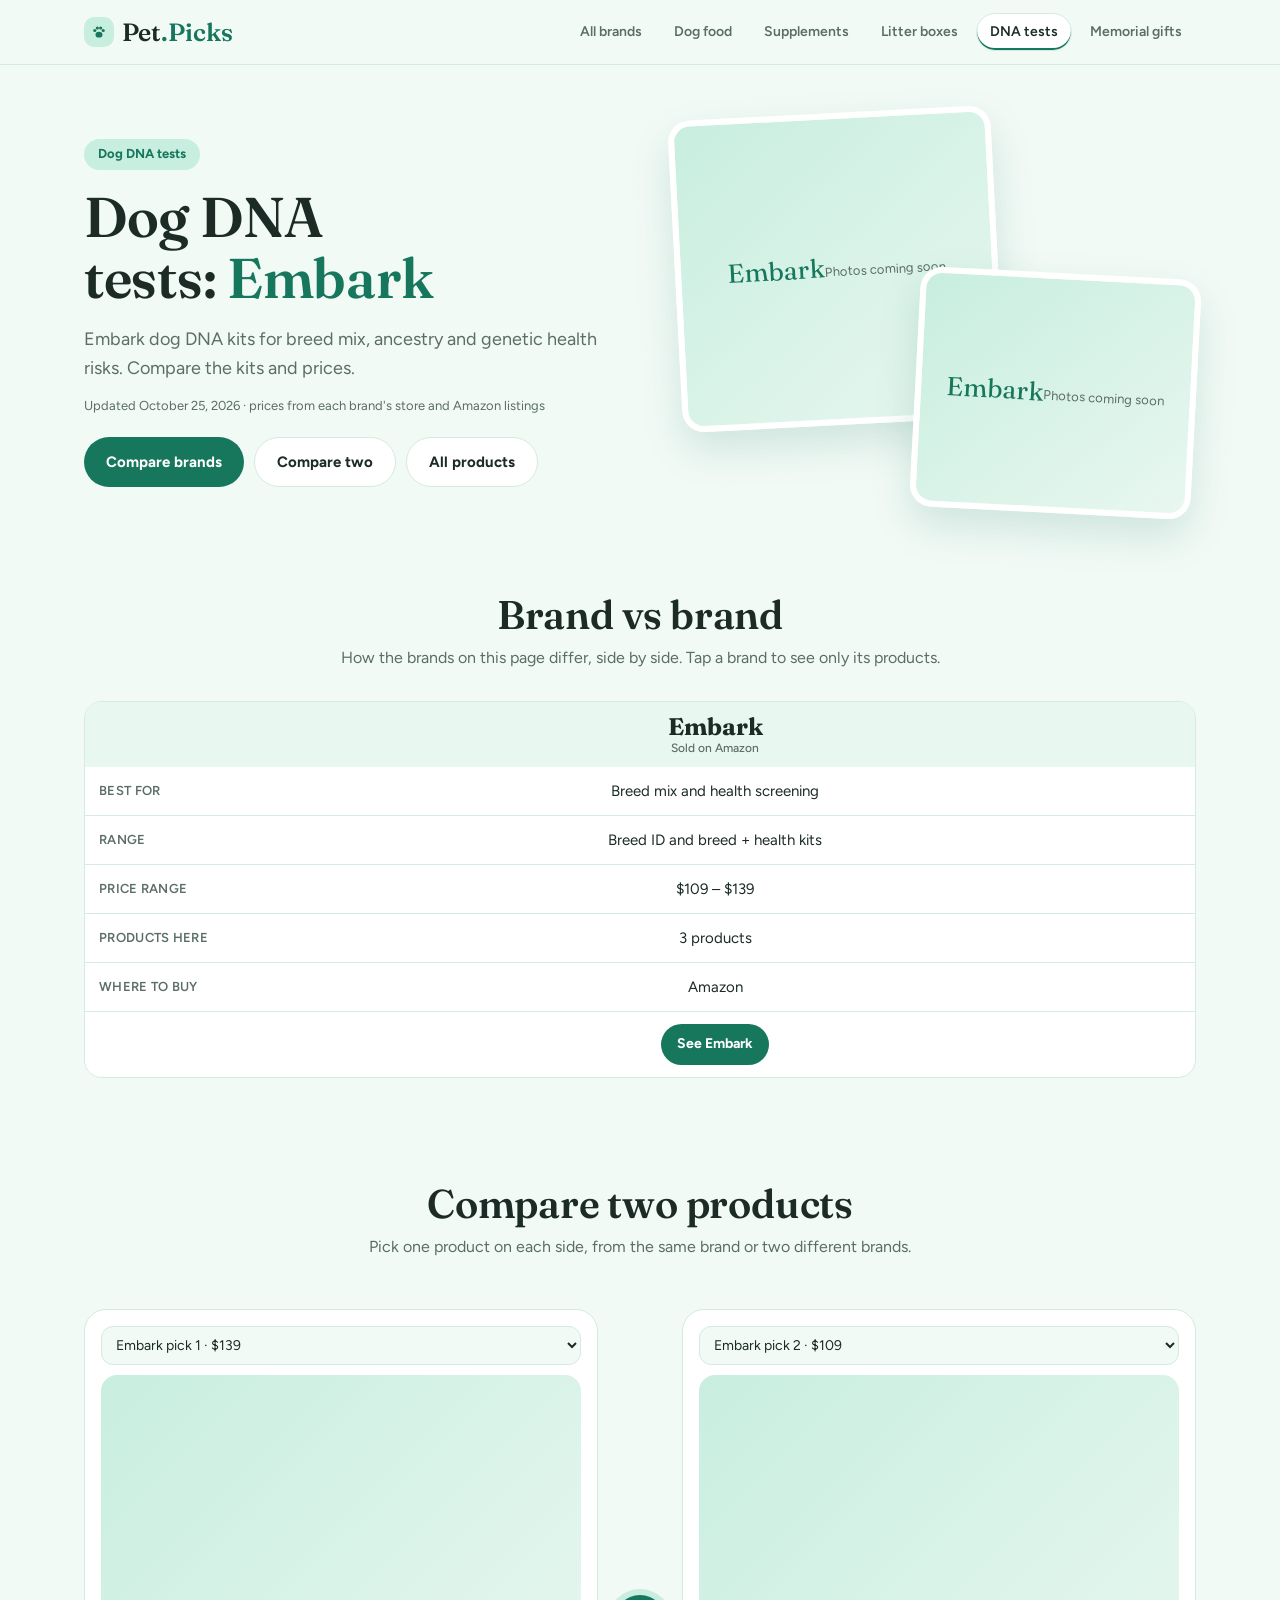
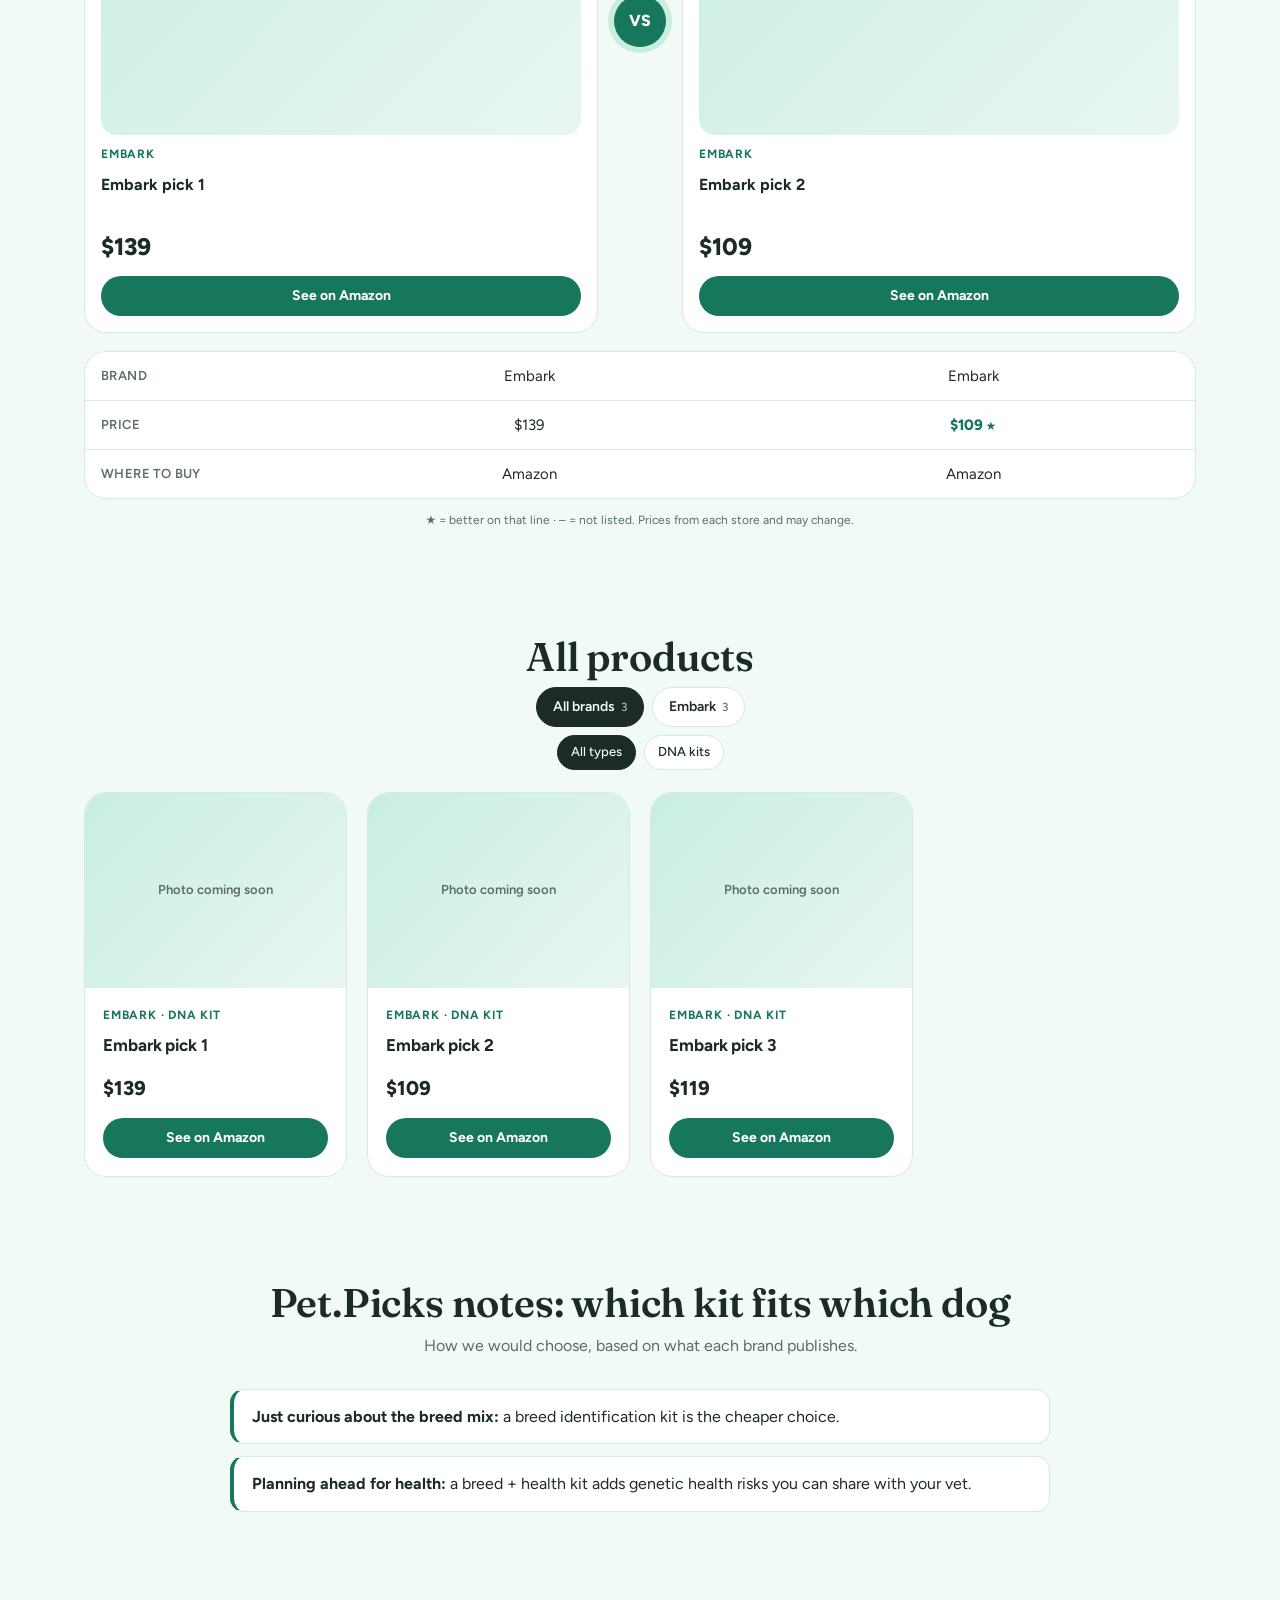
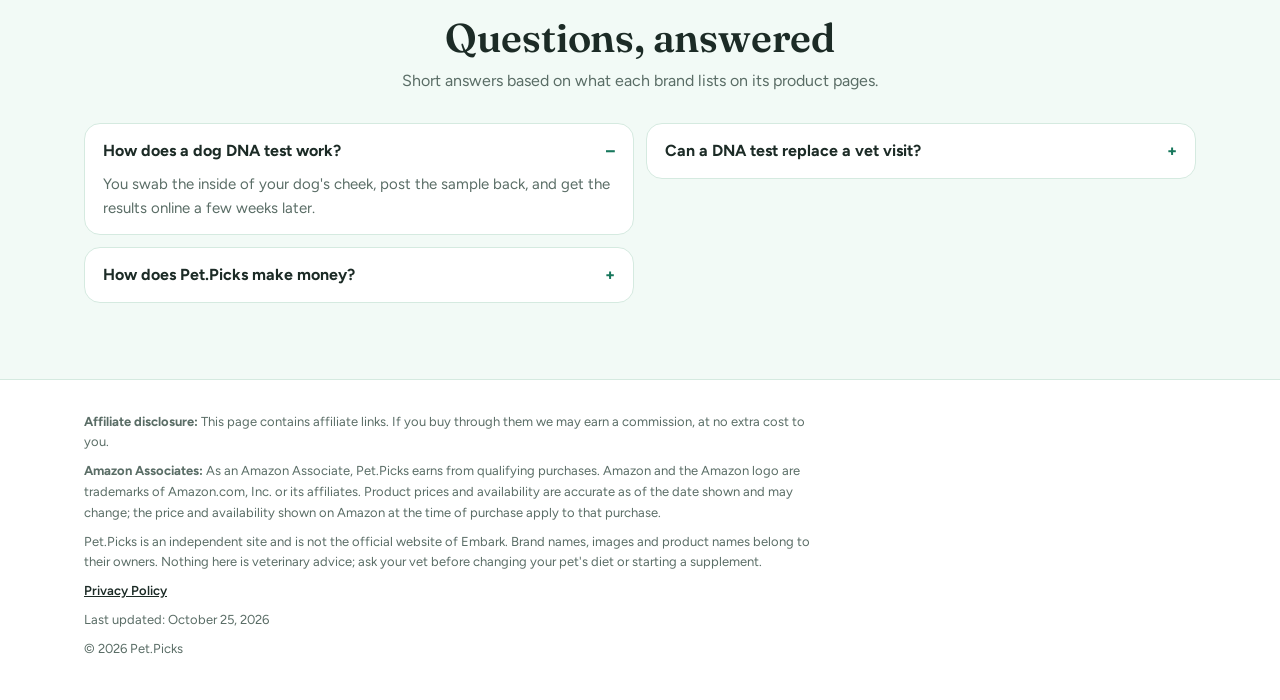
==== dna-tests/index.html @ 3ba166e1 "Add product-type tab pages in the Tool.Cars layout with Lasso products (frame, names and photos to c" ====
<!DOCTYPE html>
<html lang="en">
<head>
<meta charset="utf-8">
<meta name="viewport" content="width=device-width, initial-scale=1">
<link rel="icon" type="image/svg+xml" href="data:image/svg+xml,%3Csvg xmlns='http://www.w3.org/2000/svg' viewBox='0 0 64 64'%3E%3Crect width='64' height='64' rx='16' fill='%23d4f1e5'/%3E%3Cg fill='%2317775c'%3E%3Cellipse cx='32' cy='40' rx='11' ry='9'/%3E%3Ccircle cx='19' cy='27' r='5'/%3E%3Ccircle cx='27' cy='19' r='5'/%3E%3Ccircle cx='37' cy='19' r='5'/%3E%3Ccircle cx='45' cy='27' r='5'/%3E%3C/g%3E%3C/svg%3E">
<title>DNA tests Compared: Embark | Pet.Picks</title>
<meta name="description" content="Embark dog DNA test kits compared: breed identification and health kits side by side.">
<link rel="canonical" href="https://pet.goldenpasss.com/dna-tests/">
<link rel="preconnect" href="https://fonts.googleapis.com">
<link rel="preconnect" href="https://fonts.gstatic.com" crossorigin>
<link rel="stylesheet" href="https://fonts.googleapis.com/css2?family=Fraunces:opsz,wght@9..144,500;9..144,600&family=Figtree:wght@400;500;600;700&display=swap">
<link rel="stylesheet" href="../assets/css/tabs.css">
  <!-- Lasso click tracking -->
  <script type="text/javascript" src="https://js.codedrink.com/snippet.min.js" defer></script>
  <script type="text/javascript" defer>
    document.addEventListener("LSAFFEventLoaded", function(e) { e.detail.init(); });
  </script>
</head>
<body>

<header><div class="wrap">
  <a class="logo" href="../"><i><svg viewBox="0 0 24 24" fill="#17775c"><ellipse cx="12" cy="15.5" rx="4.6" ry="3.8"/><circle cx="6.4" cy="10" r="2.1"/><circle cx="9.8" cy="6.6" r="2.1"/><circle cx="14.2" cy="6.6" r="2.1"/><circle cx="17.6" cy="10" r="2.1"/></svg></i><b>Pet<span>.Picks</span></b></a>
  <nav class="top">
    <a href="../">All brands</a>
    <a href="../dog-food/">Dog food</a>
    <a href="../supplements/">Supplements</a>
    <a href="../litter-boxes/">Litter boxes</a>
    <a href="../dna-tests/" class="on">DNA tests</a>
    <a href="../memorial-gifts/">Memorial gifts</a>
  </nav>
</div></header>

<main>
<section class="hero"><div class="wrap">
  <div>
    <span class="tag" data-hero>Dog DNA tests</span>
    <h1 data-hero>Dog DNA tests: <em>Embark</em></h1>
    <p data-hero>Embark dog DNA kits for breed mix, ancestry and genetic health risks. Compare the kits and prices.</p>
    <span class="updated" data-hero>Updated <time datetime="2026-10-25">October 25, 2026</time> · prices from each brand's store and Amazon listings</span>
    <div class="cta" data-hero>
      <a class="btn" href="#xBrandsSec">Compare brands</a>
      <a class="btn ghost" href="#compare">Compare two</a>
      <a class="btn ghost" href="#xShop">All products</a>
    </div>
  </div>
  <div class="collage">
    <div class="ph a" data-land>Embark<small>Photos coming soon</small></div>
    <div class="ph b" data-land>Embark<small>Photos coming soon</small></div>
  </div>
</div></section>

<section id="xBrandsSec" data-reveal-group><div class="wrap">
  <h2 data-reveal>Brand vs brand</h2>
  <p class="sub" data-reveal>How the brands on this page differ, side by side. Tap a brand to see only its products.</p>
  <div class="xbt-wrap" data-reveal><table class="xbt" id="xBrands"></table></div>
</div></section>

<section id="compare" data-reveal-group><div class="wrap">
  <h2 data-reveal>Compare two products</h2>
  <p class="sub" data-reveal>Pick one product on each side, from the same brand or two different brands.</p>
  <div class="presets" id="xPresets"></div>
  <div class="h2h" data-reveal>
    <div class="side" id="xSide0"></div>
    <div class="vs"><span>VS</span></div>
    <div class="side" id="xSide1"></div>
  </div>
  <div class="h2h-wrap"><table class="h2ht"><tbody id="xH2h"></tbody></table></div>
  <p class="cmp-note">★ = better on that line · – = not listed. Prices from each store and may change.</p>
</div></section>

<section id="xShop"><div class="wrap">
  <h2>All products</h2>
  <div class="xpills" id="xPills"></div>
  <div class="xpills xtypes" id="xTypes"></div>
  <div class="grid" id="xGrid"></div>
</div></section>

<section id="notes" data-reveal-group><div class="wrap">
  <h2 data-reveal>Pet.Picks notes: which kit fits which dog</h2>
  <p class="sub" data-reveal>How we would choose, based on what each brand publishes.</p>
  <div class="notes" data-reveal>
    <p><b>Just curious about the breed mix:</b> a breed identification kit is the cheaper choice.</p>
    <p><b>Planning ahead for health:</b> a breed + health kit adds genetic health risks you can share with your vet.</p>
  </div>
</div></section>

<section id="faq" data-reveal-group><div class="wrap">
  <h2 data-reveal>Questions, answered</h2>
  <p class="sub" data-reveal>Short answers based on what each brand lists on its product pages.</p>
  <div class="faq" data-reveal>
    <details open><summary>How does a dog DNA test work?</summary><p>You swab the inside of your dog&#x27;s cheek, post the sample back, and get the results online a few weeks later.</p></details>
    <details><summary>Can a DNA test replace a vet visit?</summary><p>No. Health results show genetic risks, not a diagnosis. Take them to your vet.</p></details>
    <details><summary>How does Pet.Picks make money?</summary><p>Pet.Picks earns an affiliate commission when you buy through links on this page, at no extra cost to you. Prices, shipping and returns are set by the store you buy from.</p></details>
  </div>
</div></section>
</main>

<footer><div class="wrap">
  <p><b>Affiliate disclosure:</b> This page contains affiliate links. If you buy through them we may earn a commission, at no extra cost to you.</p>
  <p><b>Amazon Associates:</b> As an Amazon Associate, Pet.Picks earns from qualifying purchases. Amazon and the Amazon logo are trademarks of Amazon.com, Inc. or its affiliates. Product prices and availability are accurate as of the date shown and may change; the price and availability shown on Amazon at the time of purchase apply to that purchase.</p>
  <p>Pet.Picks is an independent site and is not the official website of Embark. Brand names, images and product names belong to their owners. Nothing here is veterinary advice; ask your vet before changing your pet's diet or starting a supplement.</p>
  <p><a class="pp" href="../privacy.html">Privacy Policy</a></p>
  <p>Last updated: <time datetime="2026-10-25">October 25, 2026</time></p>
  <p>© <span id="y">2026</span> Pet.Picks</p>
</div></footer>

<script src="../assets/js/catalog.js"></script>
<script>
/* =====================================================================
   SETTINGS – EDIT ONLY THIS PART
   BRANDS: one column each in "Brand vs brand". ITEMS: every product (link = affiliate link;
   an item without a link is not shown). cat = which CATS group it sits in.
   spec = values for the "Compare two products" table (keys from SPECS). h2h:false = grid only.
   Lasso items marked "todo" still need their real name and photo from Lasso.
   ===================================================================== */
const BRANDS = [
 {"id": "embark", "name": "Embark", "sub": "Sold on Amazon", "store": "Amazon", "cta": "See on Amazon", "best": "Breed mix and health screening", "lineup": "Breed ID and breed + health kits"}
];
const BRAND_ROWS = [{"key": "best", "label": "Best for"}, {"key": "lineup", "label": "Range"}, {"key": "range", "label": "Price range"}, {"key": "count", "label": "Products here"}, {"key": "store", "label": "Where to buy"}];
const SPECS = [];
const PRESETS = [

];
const CATS = [
 {"id": "dna", "title": "DNA kits"}
];
const ITEMS = [
 {"id": "B01EINBA76", "brand": "embark", "cat": "dna", "kind": "DNA kit", "name": "Embark product 1 (Amazon B01EINBA76)", "short": "Embark pick 1", "price": 139, "img": "", "link": "https://lasso.to/amazon/6YxyAsx7xS", "todo": "name + photo from Lasso"},
 {"id": "B07HHF1VLH", "brand": "embark", "cat": "dna", "kind": "DNA kit", "name": "Embark product 2 (Amazon B07HHF1VLH)", "short": "Embark pick 2", "price": 109, "img": "", "link": "https://lasso.to/amazon/wcMCpNP5gD", "todo": "name + photo from Lasso"},
 {"id": "B0CS27PKKT", "brand": "embark", "cat": "dna", "kind": "DNA kit", "name": "Embark product 3 (Amazon B0CS27PKKT)", "short": "Embark pick 3", "price": 119, "img": "", "link": "https://lasso.to/amazon/pZy0WDuVJy", "todo": "name + photo from Lasso"}
];
/* ===================== END OF SETTINGS ===================== */
TC.render({ brands:BRANDS, brandRows:BRAND_ROWS, specs:SPECS, presets:PRESETS, cats:CATS, items:ITEMS, extra:{} });
document.getElementById("y").textContent = new Date().getFullYear();
</script>
<script src="../assets/js/gsap.min.js" defer></script>
<script src="../assets/js/tabs-motion.js" defer></script>
</body>
</html>
---- assets/css/tabs.css ----
/* Pet.Picks product-type tabs: shared look for every tab page. Colours come from the site palette. */
:root{--bg:#f2faf6;--bg2:#e8f7f0;--card:#ffffff;--line:#d5eae0;--ink:#1c2b26;--mut:#5a6d66;--a:#17775c;--a-d:#0f5f49;--a-l:#c8eedf;--a-ink:#17775c;--on-a:#ffffff;--ok:#17775c;--shade:rgba(23,119,92,.16);--head-bg:rgba(242,250,246,.9);--r-card:22px;--r-btn:999px;--f-display:"Fraunces",Georgia,serif;--f-body:"Figtree",system-ui,-apple-system,"Segoe UI",Roboto,sans-serif;--w-display:600}
*{box-sizing:border-box;margin:0}
html{scroll-behavior:smooth}
body{font-family:var(--f-body);color:var(--ink);background:var(--bg);font-size:16px;line-height:1.6;-webkit-font-smoothing:antialiased;overflow-x:hidden}
a{color:inherit;text-decoration:none}
img{max-width:100%}
[hidden]{display:none!important}
a:focus-visible,button:focus-visible,select:focus-visible,summary:focus-visible{outline:2px solid var(--a);outline-offset:3px}
.wrap{max-width:1160px;margin:0 auto;padding-inline:24px}
h1,h2,h3,h4{font-family:var(--f-display);font-weight:var(--w-display);line-height:1.1;letter-spacing:-.005em;text-wrap:balance}

/* header + product-type tabs */
header{position:sticky;top:0;z-index:20;background:var(--head-bg);backdrop-filter:blur(10px);-webkit-backdrop-filter:blur(10px);border-bottom:1px solid var(--line)}
header .wrap{display:flex;justify-content:space-between;align-items:center;min-height:64px;gap:14px}
.logo{font-family:var(--f-display);font-weight:var(--w-display);font-size:25px;display:flex;align-items:center;gap:8px;flex:none}
.logo img{height:34px;width:auto;display:block}
nav.top{display:flex;gap:4px;font-size:14px;font-weight:600;overflow-x:auto;scrollbar-width:none}
nav.top::-webkit-scrollbar{display:none}
nav.top a{padding:7px 13px;border-radius:999px;color:var(--mut);border:1px solid transparent;white-space:nowrap}
nav.top a:hover{color:var(--ink);background:var(--bg2)}
nav.top a.on{color:var(--ink);background:var(--card);border-color:var(--line);box-shadow:inset 0 -2px 0 var(--a)}
@media(max-width:860px){
  header .wrap{flex-wrap:wrap;padding-top:10px;row-gap:8px}
  nav.top{order:3;width:100%;padding-bottom:10px;gap:6px}
  nav.top a{background:var(--card);border-color:var(--line);color:var(--ink);border-radius:12px}
  nav.top a.on{background:var(--a);border-color:var(--a);color:var(--on-a);box-shadow:none}
}

/* buttons */
.btn{display:inline-flex;align-items:center;justify-content:center;gap:8px;background:var(--a);color:var(--on-a);padding:12px 22px;border-radius:var(--r-btn);font-weight:700;font-size:15px;border:0;cursor:pointer;font-family:inherit;transition:background .2s,transform .2s;text-align:center}
.btn:hover{background:var(--a-d);transform:translateY(-1px)}
.btn.sm{padding:9px 16px;font-size:14px}
.btn.ghost{background:var(--card);color:var(--ink);border:1px solid var(--line)}
.btn.ghost:hover{background:var(--bg2)}

/* hero */
.hero{padding-block:48px 28px}
.hero .wrap{display:grid;grid-template-columns:1.05fr 1fr;gap:44px;align-items:center}
.tag{display:inline-block;background:var(--a-l);color:var(--a-ink);padding:5px 14px;border-radius:999px;font-size:13px;font-weight:700}
.hero h1{font-size:clamp(34px,5vw,56px);margin:16px 0}
.hero h1 em{font-style:normal;color:var(--a-ink)}
.hero p{color:var(--mut);font-size:18px;margin-bottom:24px;max-width:540px}
.hero .cta{display:flex;gap:10px;flex-wrap:wrap}
.updated{display:block;color:var(--mut);font-size:13px;margin:-10px 0 20px}
.collage{position:relative;height:400px}
.collage img,.collage .ph{position:absolute;object-fit:contain;padding:14px;border-radius:var(--r-card);border:6px solid var(--card);box-shadow:0 18px 40px var(--shade);background:#fff}
.collage .a{width:62%;height:78%;left:0;top:0;transform:rotate(-3deg)}
.collage .b{width:54%;height:60%;right:0;bottom:0;transform:rotate(3deg)}
.collage .ph{display:flex;align-items:center;justify-content:center;text-align:center;font-family:var(--f-display);font-size:26px;line-height:1.15;color:var(--a-ink);background:linear-gradient(140deg,var(--a-l),var(--bg2))}
.collage .ph small{display:block;font-family:var(--f-body);font-size:13px;color:var(--mut);margin-top:6px}

/* sections */
main>section{padding-block:52px}
section[id]{scroll-margin-top:80px}
main h2{font-size:clamp(28px,3.6vw,40px);text-align:center;margin-bottom:8px}
.sub{color:var(--mut);margin:0 auto 30px;text-align:center;max-width:620px}

/* brand vs brand */
.xbt-wrap{overflow-x:auto;-webkit-overflow-scrolling:touch;background:var(--card);border:1px solid var(--line);border-radius:18px}
table.xbt{border-collapse:collapse;width:100%;min-width:560px;font-size:15px}
table.xbt th,table.xbt td{padding:12px 14px;border-bottom:1px solid var(--line);text-align:center;vertical-align:middle}
table.xbt thead th{font-family:var(--f-display);font-size:24px;line-height:1.1;background:var(--bg2)}
table.xbt thead th small{display:block;font-family:var(--f-body);font-size:12px;font-weight:500;color:var(--mut);margin-top:2px}
table.xbt tbody th{text-align:left;color:var(--mut);font-weight:600;font-size:13px;letter-spacing:.3px;text-transform:uppercase;width:150px;position:sticky;left:0;background:var(--card)}
table.xbt tr:last-child th,table.xbt tr:last-child td{border-bottom:0}
.y{color:var(--ok);font-weight:800}.n{color:var(--mut)}

/* head to head */
.presets{display:flex;gap:8px;flex-wrap:wrap;justify-content:center;margin-bottom:20px}
.presets button{font:inherit;color:inherit;cursor:pointer;background:var(--card);border:1px solid var(--line);border-radius:999px;padding:7px 16px;font-size:14px;font-weight:600}
.presets button.on{background:var(--a);border-color:var(--a);color:var(--on-a)}
.h2h{display:grid;grid-template-columns:1fr 56px 1fr;gap:14px;align-items:stretch}
.vs{display:flex;align-items:center;justify-content:center}
.vs span{width:52px;height:52px;border-radius:50%;background:var(--a);color:var(--on-a);display:flex;align-items:center;justify-content:center;font-weight:800;box-shadow:0 0 0 6px var(--a-l)}
.side{background:var(--card);border:1px solid var(--line);border-radius:22px;padding:16px;display:flex;flex-direction:column;gap:10px;min-width:0}
.side select{font:inherit;color:var(--ink);background:var(--bg);border:1px solid var(--line);border-radius:12px;padding:9px 10px;font-size:14px;width:100%;cursor:pointer}
.pc-img{aspect-ratio:4/3;background:#fff;border-radius:16px;overflow:hidden;display:flex;align-items:center;justify-content:center}
.pc-img:empty{background:linear-gradient(135deg,var(--a-l),var(--bg2))}
.pc-img img{width:100%;height:100%;object-fit:contain;padding:16px}
.pc-brand{font-size:12px;font-weight:700;letter-spacing:.8px;text-transform:uppercase;color:var(--a-ink)}
.pc-name{font-weight:700;font-size:16px;line-height:1.35;min-height:2.7em}
.pc-price{font-size:24px;font-weight:800}
.h2h-wrap{overflow-x:auto;margin-top:18px;background:var(--card);border:1px solid var(--line);border-radius:22px}
table.h2ht{border-collapse:collapse;width:100%;min-width:520px;font-size:15px}
table.h2ht th,table.h2ht td{padding:12px 16px;border-bottom:1px solid var(--line);text-align:center;width:40%}
table.h2ht tr:last-child th,table.h2ht tr:last-child td{border-bottom:0}
table.h2ht th{text-align:left;color:var(--mut);font-weight:600;font-size:13px;letter-spacing:.4px;text-transform:uppercase;width:20%}
table.h2ht td.win{color:var(--ok);font-weight:800}
table.h2ht td.win:after{content:" ★";font-size:12px}
.cmp-note,.xnote{color:var(--mut);font-size:12px;margin-top:12px;text-align:center}

/* product grid + filters */
.xpills{display:flex;gap:8px;flex-wrap:wrap;justify-content:center;margin-bottom:8px}
.xpills button{font:inherit;cursor:pointer;background:var(--card);color:var(--ink);border:1px solid var(--line);border-radius:999px;padding:8px 16px;font-size:14px;font-weight:600}
.xpills button small{margin-left:6px;color:var(--mut);font-weight:500}
.xpills button.on{background:var(--ink);border-color:var(--ink);color:var(--bg)}
.xpills button.on small{color:var(--bg);opacity:.7}
.xtypes{margin:0 0 22px}
.xtypes button{padding:6px 13px;font-size:13px;font-weight:500}
.grid{display:grid;grid-template-columns:repeat(auto-fill,minmax(250px,1fr));gap:20px}
.card{background:var(--card);border:1px solid var(--line);border-radius:var(--r-card);overflow:hidden;display:flex;flex-direction:column;transition:box-shadow .25s,transform .25s,border-color .25s}
.card:hover{box-shadow:0 16px 36px var(--shade);transform:translateY(-3px);border-color:var(--a)}
.thumb{aspect-ratio:4/3;background:#fff;display:flex;align-items:center;justify-content:center;position:relative;overflow:hidden}
.thumb.noimg{background:linear-gradient(135deg,var(--a-l),var(--bg2))}
.thumb.noimg:after{content:"Photo coming soon";font-size:13px;font-weight:600;color:var(--mut)}
.thumb img{position:absolute;inset:0;width:100%;height:100%;object-fit:contain;padding:16px;transition:transform .4s}
.card:hover .thumb img{transform:scale(1.04)}
.badge{position:absolute;top:12px;left:12px;background:var(--a);color:var(--on-a);font-size:12px;font-weight:800;padding:4px 12px;border-radius:999px;z-index:1}
.card .body{padding:18px;display:flex;flex-direction:column;gap:8px;flex:1}
.kind{font-size:12px;font-weight:700;letter-spacing:.8px;text-transform:uppercase;color:var(--a-ink)}
.card h4{font-family:var(--f-body);font-size:17px;font-weight:700;line-height:1.3}
.card ul{list-style:none;padding:0;color:var(--mut);font-size:14px;flex:1}
.card li:before{content:"✓ ";color:var(--a-ink);font-weight:800}
.card .pr{font-size:20px;font-weight:800}
.card .pr s{font-size:14px;color:var(--mut);font-weight:600;margin-left:4px}
.card .btns{display:flex;gap:8px;flex-wrap:wrap;margin-top:6px}
.card .btns .btn{flex:1;white-space:nowrap}

/* brand's own section, notes, faq */
.brandsec{display:grid;grid-template-columns:240px 1fr;gap:24px;align-items:center;background:var(--card);border:1px solid var(--line);border-radius:var(--r-card);padding:22px}
.brandsec img{width:100%;aspect-ratio:1;object-fit:cover;border-radius:16px;background:#fff}
.brandsec h3{font-size:26px;margin-bottom:6px}
.brandsec p{color:var(--mut);margin-bottom:14px}
.notes{max-width:820px;margin:0 auto;display:grid;gap:12px}
.notes p{background:var(--card);border:1px solid var(--line);border-left:4px solid var(--a);border-radius:14px;padding:14px 18px}
.faq{display:grid;grid-template-columns:1fr 1fr;gap:12px;align-items:start}
.faq details{background:var(--card);border:1px solid var(--line);border-radius:16px;padding:14px 18px}
.faq summary{cursor:pointer;font-weight:700;list-style:none}
.faq summary::-webkit-details-marker{display:none}
.faq summary:after{content:"+";float:right;color:var(--a-ink);font-weight:800}
.faq details[open] summary:after{content:"–"}
.faq p{color:var(--mut);margin-top:8px;font-size:15px}

footer{background:var(--card);border-top:1px solid var(--line);padding-block:32px;color:var(--mut);font-size:13px;margin-top:24px}
footer p{margin-bottom:8px;max-width:92ch}
footer a.pp{text-decoration:underline;font-weight:600;color:var(--ink)}

@media(max-width:760px){
  .wrap{padding-inline:16px}
  .hero{padding-block:36px 12px}
  .hero .wrap{grid-template-columns:1fr;gap:24px}
  .collage{height:250px}
  .hero .cta .btn{flex:1 1 0;min-width:0;padding:10px 8px;font-size:13px}
  main>section{padding-block:36px}
  table.xbt{min-width:0;font-size:14px}
  table.xbt th,table.xbt td{padding:10px 8px}
  table.xbt thead th{font-size:19px}
  table.xbt tbody th{width:84px;font-size:11px}
  table.xbt .btn.sm{padding:8px 10px;font-size:13px;white-space:normal}
  .h2h{grid-template-columns:1fr 1fr}.vs{display:none}
  .pc-price{font-size:20px}.pc-name{font-size:14px}
  .grid{grid-template-columns:1fr 1fr;gap:12px}
  .card .body{padding:12px}
  .card h4{font-size:14.5px}
  .card ul{display:none}
  .card .btns .btn{white-space:normal;padding:8px 6px;font-size:13px}
  .brandsec{grid-template-columns:1fr}
  .brandsec img{aspect-ratio:16/9}
  .faq{grid-template-columns:1fr}
}
.logo i{width:30px;height:30px;border-radius:10px;background:var(--a-l);display:grid;place-items:center}.logo i svg{width:18px;height:18px}.logo b{font-weight:inherit}.logo b span{color:var(--a)}
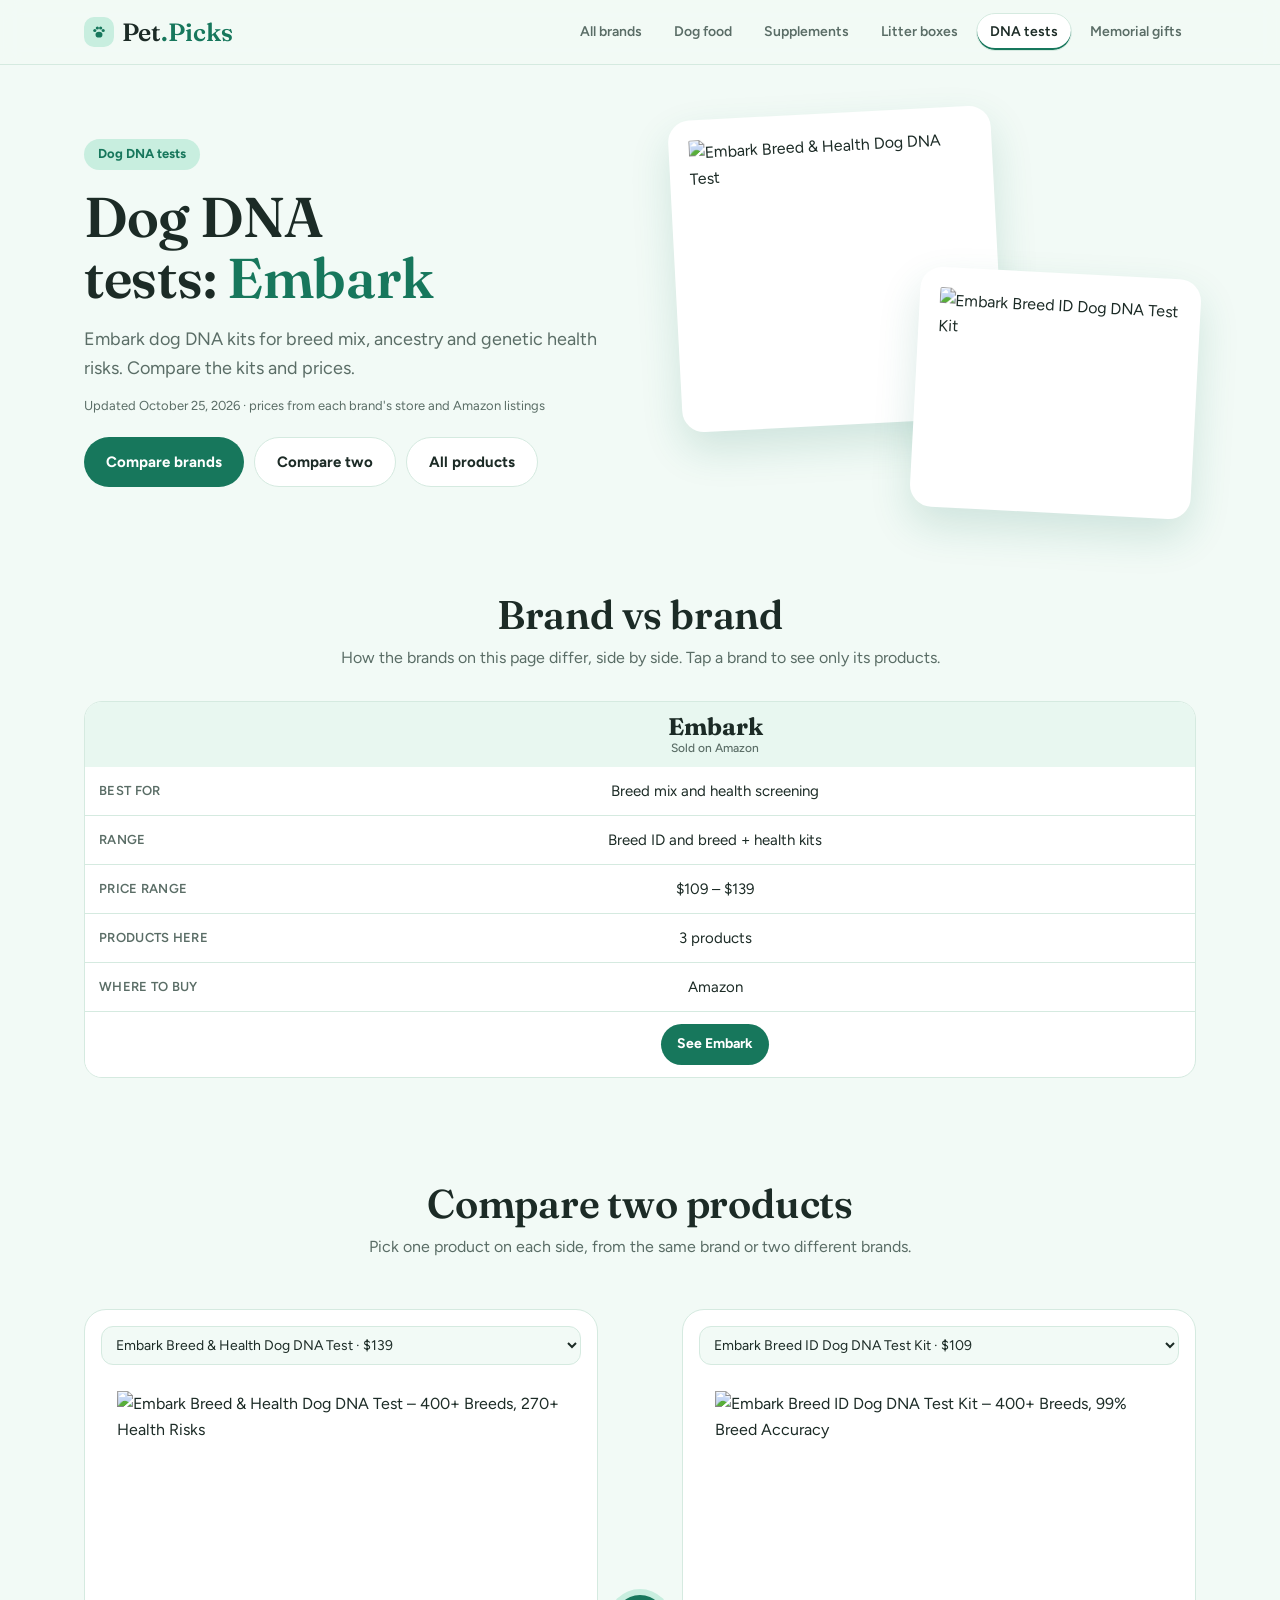
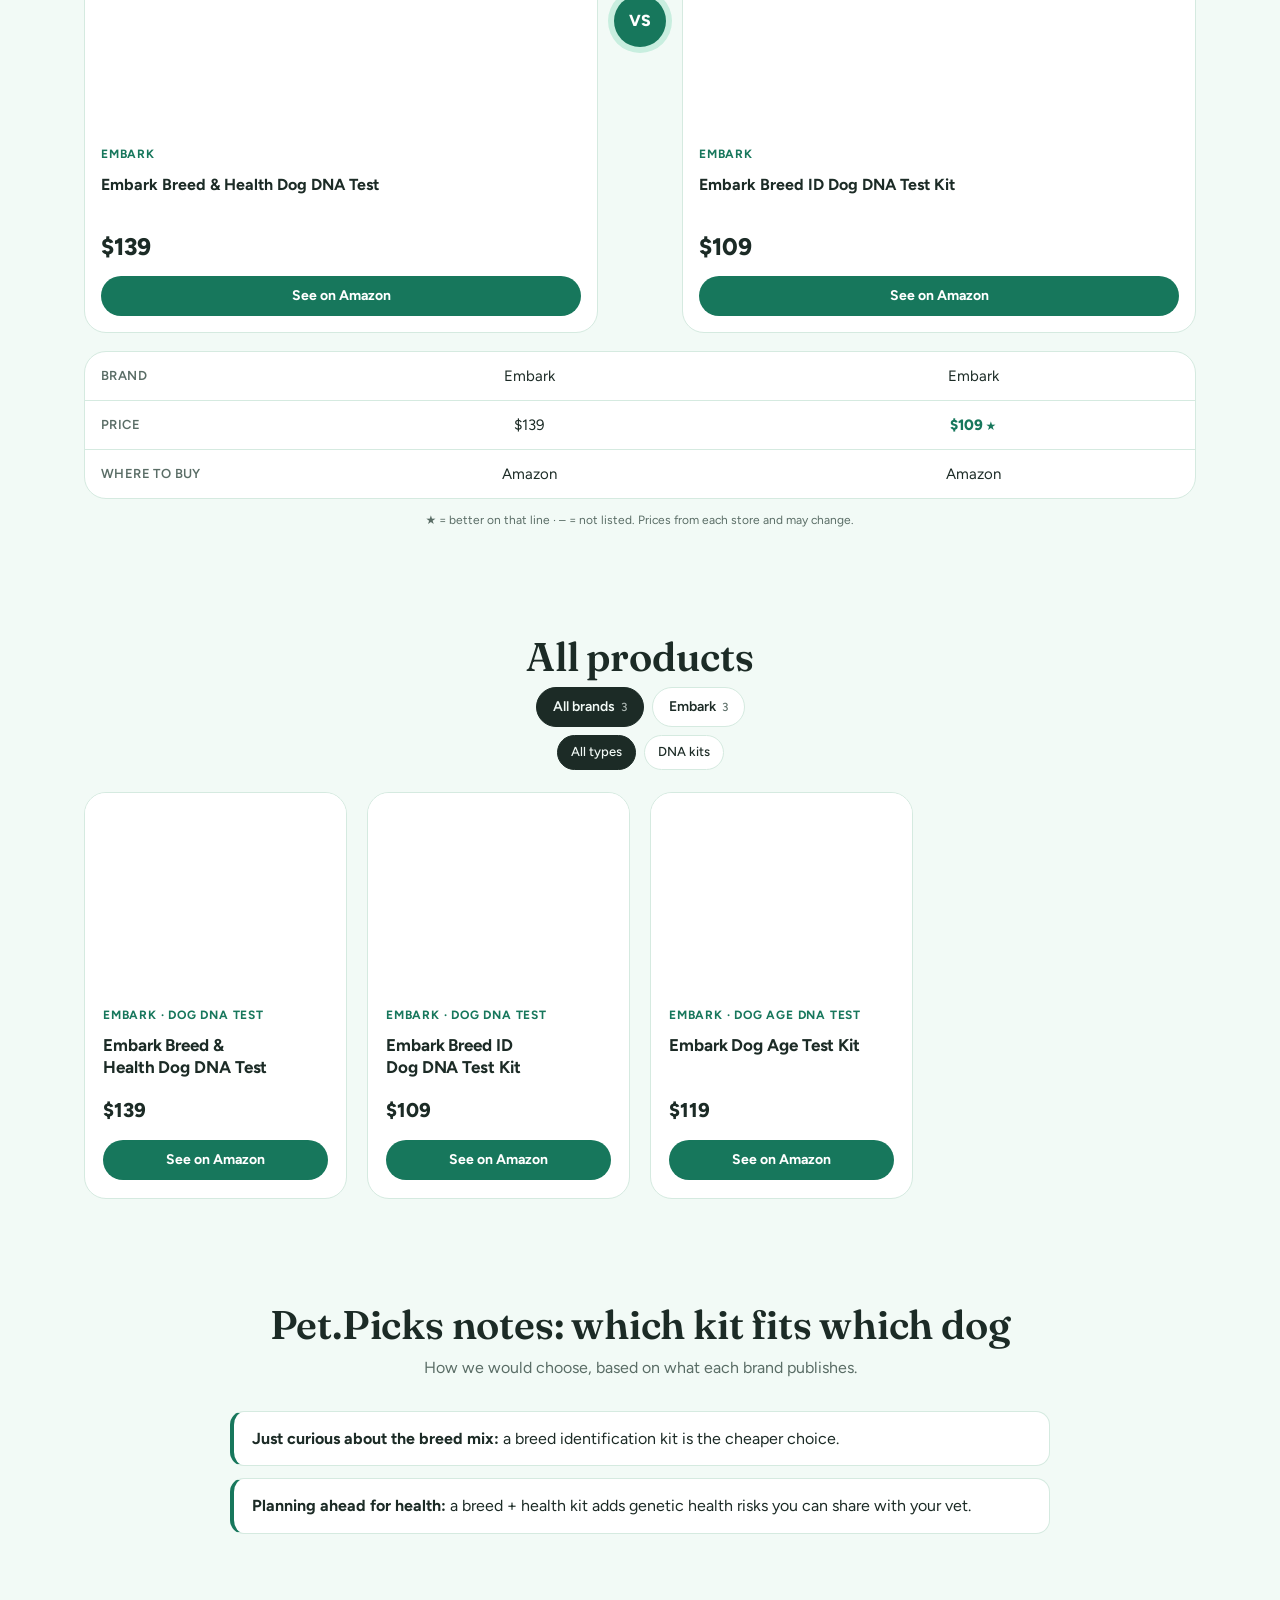
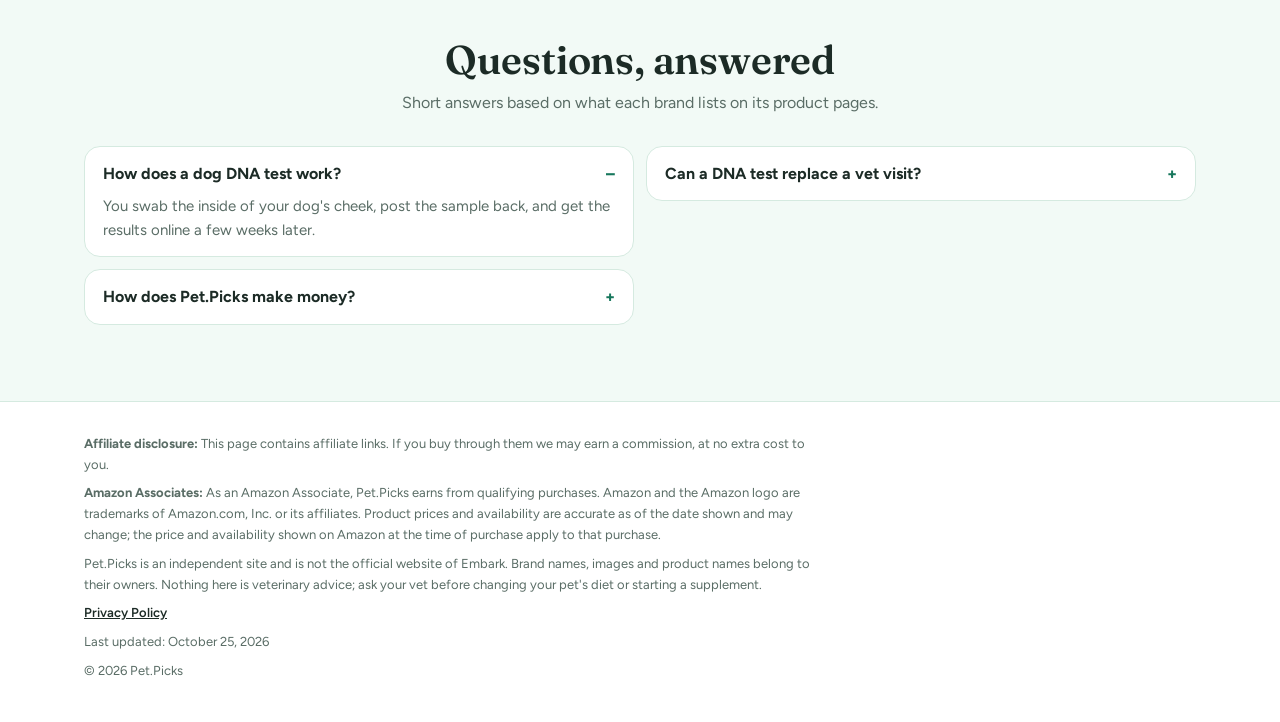
==== commit 7084b8f0: "Fill Lasso products with real names, photos and types from Amazon; sort into tabs by type Co-Authore" ====
--- a/dna-tests/index.html
+++ b/dna-tests/index.html
@@ -45,8 +45,8 @@
     </div>
   </div>
   <div class="collage">
-    <div class="ph a" data-land>Embark<small>Photos coming soon</small></div>
-    <div class="ph b" data-land>Embark<small>Photos coming soon</small></div>
+    <img class="a" data-land alt="Embark Breed &amp; Health Dog DNA Test" src="https://m.media-amazon.com/images/I/71BcpWuSjqL._AC_SL1500_.jpg">
+    <img class="b" data-land alt="Embark Breed ID Dog DNA Test Kit" src="https://m.media-amazon.com/images/I/71G-N3uMLCL._AC_SL1500_.jpg">
   </div>
 </div></section>
 
@@ -126,9 +126,9 @@
  {"id": "dna", "title": "DNA kits"}
 ];
 const ITEMS = [
- {"id": "B01EINBA76", "brand": "embark", "cat": "dna", "kind": "DNA kit", "name": "Embark product 1 (Amazon B01EINBA76)", "short": "Embark pick 1", "price": 139, "img": "", "link": "https://lasso.to/amazon/6YxyAsx7xS", "todo": "name + photo from Lasso"},
- {"id": "B07HHF1VLH", "brand": "embark", "cat": "dna", "kind": "DNA kit", "name": "Embark product 2 (Amazon B07HHF1VLH)", "short": "Embark pick 2", "price": 109, "img": "", "link": "https://lasso.to/amazon/wcMCpNP5gD", "todo": "name + photo from Lasso"},
- {"id": "B0CS27PKKT", "brand": "embark", "cat": "dna", "kind": "DNA kit", "name": "Embark product 3 (Amazon B0CS27PKKT)", "short": "Embark pick 3", "price": 119, "img": "", "link": "https://lasso.to/amazon/pZy0WDuVJy", "todo": "name + photo from Lasso"}
+ {"id": "B01EINBA76", "brand": "embark", "cat": "dna", "kind": "Dog DNA test", "name": "Embark Breed & Health Dog DNA Test – 400+ Breeds, 270+ Health Risks", "short": "Embark Breed & Health Dog DNA Test", "price": 139, "img": "https://m.media-amazon.com/images/I/71BcpWuSjqL._AC_SL1500_.jpg", "link": "https://lasso.to/amazon/6YxyAsx7xS"},
+ {"id": "B07HHF1VLH", "brand": "embark", "cat": "dna", "kind": "Dog DNA test", "name": "Embark Breed ID Dog DNA Test Kit – 400+ Breeds, 99% Breed Accuracy", "short": "Embark Breed ID Dog DNA Test Kit", "price": 109, "img": "https://m.media-amazon.com/images/I/71G-N3uMLCL._AC_SL1500_.jpg", "link": "https://lasso.to/amazon/wcMCpNP5gD"},
+ {"id": "B0CS27PKKT", "brand": "embark", "cat": "dna", "kind": "Dog age DNA test", "name": "Embark Dog Age Test Kit – Estimates Dog's Age & Birthday from DNA", "short": "Embark Dog Age Test Kit", "price": 119, "img": "https://m.media-amazon.com/images/I/719n14KK32L._AC_SL1500_.jpg", "link": "https://lasso.to/amazon/pZy0WDuVJy"}
 ];
 /* ===================== END OF SETTINGS ===================== */
 TC.render({ brands:BRANDS, brandRows:BRAND_ROWS, specs:SPECS, presets:PRESETS, cats:CATS, items:ITEMS, extra:{} });
